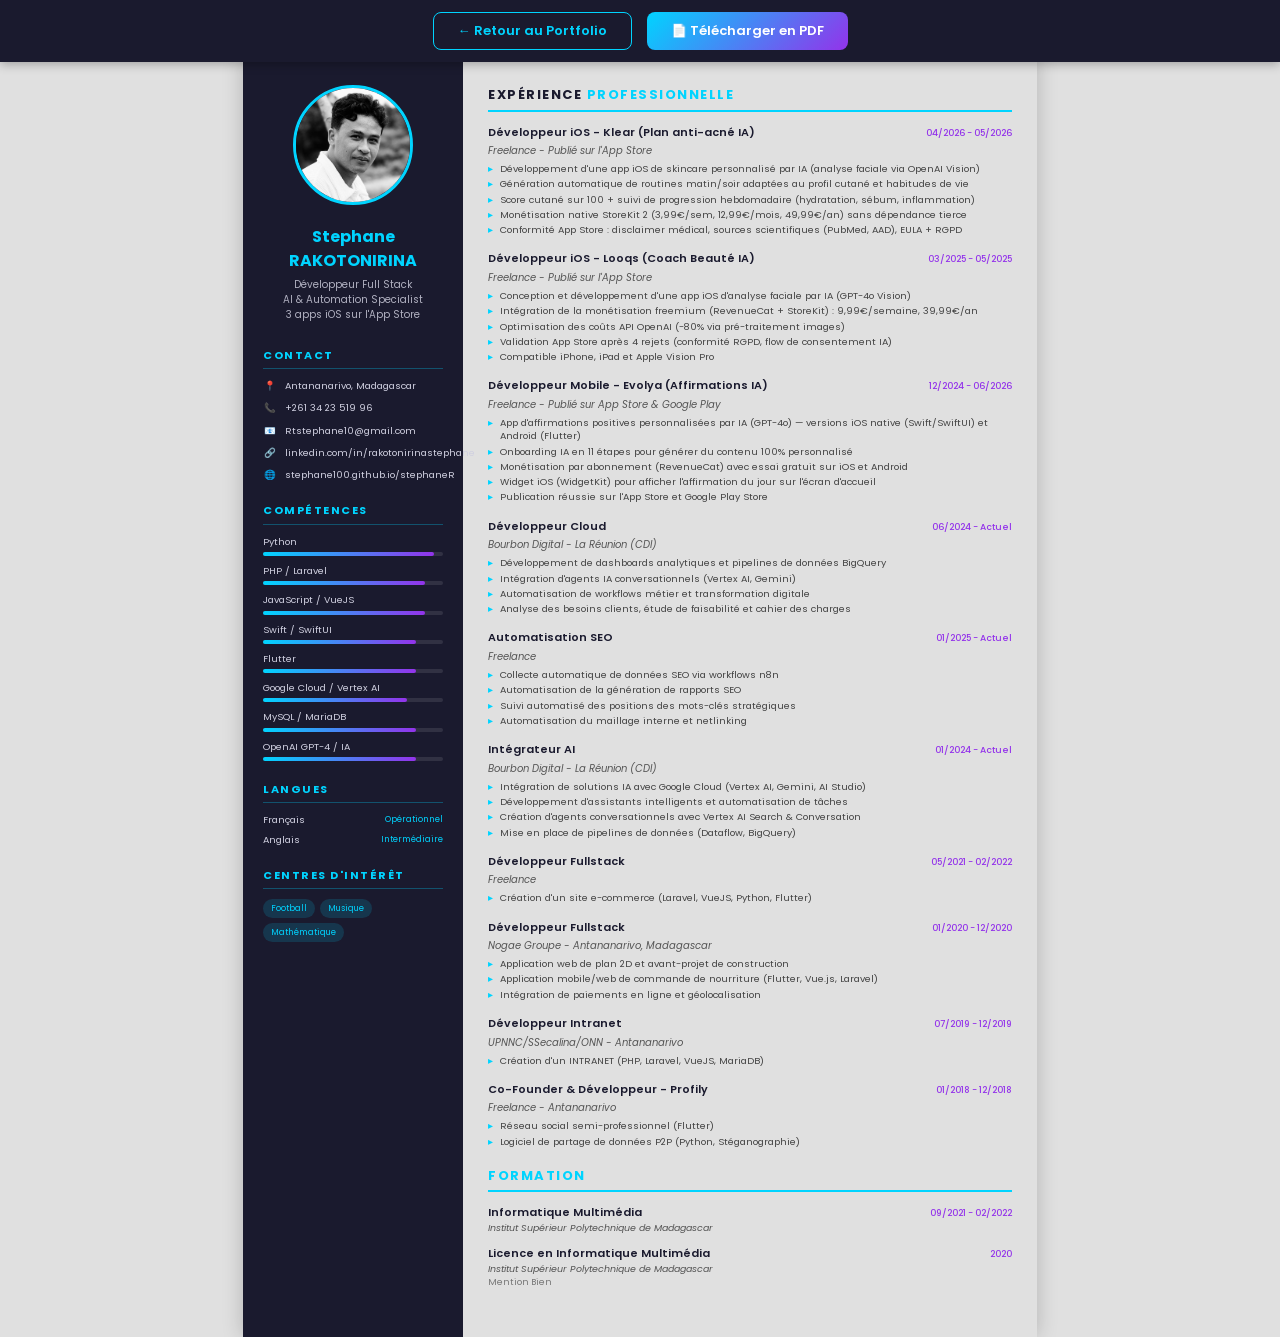
==== cv.html @ 01e2d900 "Evolya : ajout version Android Flutter (Google Play) au portfolio et CV — double badge App Store + P" ====
<!DOCTYPE html>
<html lang="fr">
<head>
    <meta charset="UTF-8">
    <meta name="viewport" content="width=device-width, initial-scale=1.0">
    <title>CV - Stephane RAKOTONIRINA</title>
    <link href="https://fonts.googleapis.com/css2?family=Poppins:wght@300;400;500;600;700&display=swap" rel="stylesheet">
    <style>
        * {
            margin: 0;
            padding: 0;
            box-sizing: border-box;
        }

        body {
            font-family: 'Poppins', sans-serif;
            color: #1a1a2e;
            background: #ffffff;
            line-height: 1.5;
            font-size: 11px;
        }

        .cv-container {
            max-width: 210mm;
            margin: 0 auto;
            display: grid;
            grid-template-columns: 220px 1fr;
            min-height: 297mm;
        }

        /* Sidebar */
        .sidebar {
            background: #1a1a2e;
            color: #ffffff;
            padding: 30px 20px;
        }

        .profile-section {
            text-align: center;
            margin-bottom: 25px;
        }

        .profile-photo {
            width: 120px;
            height: 120px;
            border-radius: 50%;
            object-fit: cover;
            object-position: 55% 4%;
            border: 3px solid #00d4ff;
            margin-bottom: 15px;
        }

        .profile-name {
            font-size: 16px;
            font-weight: 700;
            color: #00d4ff;
        }

        .profile-title {
            font-size: 10px;
            color: #b0b0c0;
            margin-top: 4px;
        }

        .sidebar-section {
            margin-bottom: 20px;
        }

        .sidebar-section h3 {
            font-size: 11px;
            text-transform: uppercase;
            letter-spacing: 1.5px;
            color: #00d4ff;
            border-bottom: 1px solid rgba(0, 212, 255, 0.3);
            padding-bottom: 5px;
            margin-bottom: 10px;
        }

        .contact-item {
            display: flex;
            align-items: flex-start;
            gap: 8px;
            margin-bottom: 8px;
            font-size: 9.5px;
            color: #d0d0e0;
        }

        .contact-icon {
            flex-shrink: 0;
            width: 14px;
            text-align: center;
        }

        .skill-bar-container {
            margin-bottom: 8px;
        }

        .skill-label {
            font-size: 9.5px;
            color: #d0d0e0;
            margin-bottom: 3px;
        }

        .skill-bar {
            height: 4px;
            background: rgba(255, 255, 255, 0.1);
            border-radius: 2px;
        }

        .skill-fill {
            height: 100%;
            background: linear-gradient(90deg, #00d4ff, #9333ea);
            border-radius: 2px;
        }

        .lang-item {
            display: flex;
            justify-content: space-between;
            font-size: 9.5px;
            color: #d0d0e0;
            margin-bottom: 5px;
        }

        .lang-level {
            color: #00d4ff;
            font-size: 8.5px;
        }

        .interest-tags {
            display: flex;
            flex-wrap: wrap;
            gap: 5px;
        }

        .interest-tag {
            font-size: 8.5px;
            padding: 3px 8px;
            background: rgba(0, 212, 255, 0.15);
            border-radius: 10px;
            color: #00d4ff;
        }

        /* Main Content */
        .main-content {
            padding: 30px 25px;
        }

        .section {
            margin-bottom: 18px;
        }

        .section-title {
            font-size: 13px;
            font-weight: 700;
            text-transform: uppercase;
            letter-spacing: 1.5px;
            color: #1a1a2e;
            border-bottom: 2px solid #00d4ff;
            padding-bottom: 5px;
            margin-bottom: 12px;
        }

        .section-title span {
            color: #00d4ff;
        }

        /* Experience */
        .exp-item {
            margin-bottom: 14px;
            page-break-inside: avoid;
        }

        .exp-header {
            display: flex;
            justify-content: space-between;
            align-items: baseline;
            margin-bottom: 3px;
        }

        .exp-role {
            font-size: 11px;
            font-weight: 600;
            color: #1a1a2e;
        }

        .exp-date {
            font-size: 9px;
            color: #9333ea;
            font-weight: 500;
            white-space: nowrap;
        }

        .exp-company {
            font-size: 10px;
            color: #555;
            margin-bottom: 4px;
            font-style: italic;
        }

        .exp-list {
            list-style: none;
            padding: 0;
        }

        .exp-list li {
            font-size: 9.5px;
            color: #444;
            padding-left: 12px;
            position: relative;
            margin-bottom: 2px;
            line-height: 1.4;
        }

        .exp-list li::before {
            content: '▸';
            position: absolute;
            left: 0;
            color: #00d4ff;
        }

        /* Education */
        .edu-item {
            margin-bottom: 10px;
        }

        .edu-header {
            display: flex;
            justify-content: space-between;
            align-items: baseline;
        }

        .edu-degree {
            font-size: 11px;
            font-weight: 600;
            color: #1a1a2e;
        }

        .edu-date {
            font-size: 9px;
            color: #9333ea;
            font-weight: 500;
        }

        .edu-school {
            font-size: 9.5px;
            color: #555;
            font-style: italic;
        }

        .edu-detail {
            font-size: 9px;
            color: #777;
        }

        /* Projects */
        .project-item {
            margin-bottom: 10px;
        }

        .project-name {
            font-size: 11px;
            font-weight: 600;
            color: #1a1a2e;
        }

        .project-tech {
            font-size: 8.5px;
            color: #00d4ff;
        }

        .project-desc {
            font-size: 9.5px;
            color: #444;
        }

        /* Print Styles */
        @media print {
            body {
                print-color-adjust: exact !important;
                -webkit-print-color-adjust: exact !important;
            }

            .cv-container {
                min-height: auto;
            }

            .sidebar {
                background: #1a1a2e !important;
                print-color-adjust: exact !important;
                -webkit-print-color-adjust: exact !important;
            }

            .no-print {
                display: none !important;
            }
        }

        /* Download button overlay */
        .download-bar {
            position: fixed;
            top: 0;
            left: 0;
            right: 0;
            background: #1a1a2e;
            padding: 12px 20px;
            display: flex;
            justify-content: center;
            gap: 15px;
            z-index: 1000;
            box-shadow: 0 2px 10px rgba(0,0,0,0.3);
        }

        .download-btn {
            padding: 8px 24px;
            border: none;
            border-radius: 8px;
            font-family: 'Poppins', sans-serif;
            font-size: 13px;
            font-weight: 600;
            cursor: pointer;
            text-decoration: none;
            transition: all 0.3s ease;
        }

        .btn-pdf {
            background: linear-gradient(135deg, #00d4ff, #9333ea);
            color: white;
        }

        .btn-pdf:hover {
            transform: translateY(-2px);
            box-shadow: 0 5px 15px rgba(0, 212, 255, 0.4);
        }

        .btn-back {
            background: transparent;
            color: #00d4ff;
            border: 1px solid #00d4ff;
        }

        .btn-back:hover {
            background: rgba(0, 212, 255, 0.1);
        }

        @media print {
            .download-bar {
                display: none !important;
            }
            body {
                padding-top: 0;
            }
        }

        @media screen {
            body {
                padding-top: 55px;
                background: #e0e0e0;
            }
            .cv-container {
                box-shadow: 0 0 20px rgba(0,0,0,0.2);
            }
        }
    </style>
</head>
<body>

    <div class="download-bar no-print">
        <a href="index.html" class="download-btn btn-back">← Retour au Portfolio</a>
        <button onclick="window.print()" class="download-btn btn-pdf">📄 Télécharger en PDF</button>
    </div>

    <div class="cv-container">
        <!-- Sidebar -->
        <div class="sidebar">
            <div class="profile-section">
                <img src="image/profil.jpeg" alt="Stephane RAKOTONIRINA" class="profile-photo">
                <div class="profile-name">Stephane<br>RAKOTONIRINA</div>
                <div class="profile-title">Développeur Full Stack<br>AI & Automation Specialist<br>3 apps iOS sur l'App Store</div>
            </div>

            <div class="sidebar-section">
                <h3>Contact</h3>
                <div class="contact-item">
                    <span class="contact-icon">📍</span>
                    <span>Antananarivo, Madagascar</span>
                </div>
                <div class="contact-item">
                    <span class="contact-icon">📞</span>
                    <span>+261 34 23 519 96</span>
                </div>
                <div class="contact-item">
                    <span class="contact-icon">📧</span>
                    <span>Rtstephane10@gmail.com</span>
                </div>
                <div class="contact-item">
                    <span class="contact-icon">🔗</span>
                    <span>linkedin.com/in/rakotonirinastephane</span>
                </div>
                <div class="contact-item">
                    <span class="contact-icon">🌐</span>
                    <span>stephane100.github.io/stephaneR</span>
                </div>
            </div>

            <div class="sidebar-section">
                <h3>Compétences</h3>
                <div class="skill-bar-container">
                    <div class="skill-label">Python</div>
                    <div class="skill-bar"><div class="skill-fill" style="width: 95%"></div></div>
                </div>
                <div class="skill-bar-container">
                    <div class="skill-label">PHP / Laravel</div>
                    <div class="skill-bar"><div class="skill-fill" style="width: 90%"></div></div>
                </div>
                <div class="skill-bar-container">
                    <div class="skill-label">JavaScript / VueJS</div>
                    <div class="skill-bar"><div class="skill-fill" style="width: 90%"></div></div>
                </div>
                <div class="skill-bar-container">
                    <div class="skill-label">Swift / SwiftUI</div>
                    <div class="skill-bar"><div class="skill-fill" style="width: 85%"></div></div>
                </div>
                <div class="skill-bar-container">
                    <div class="skill-label">Flutter</div>
                    <div class="skill-bar"><div class="skill-fill" style="width: 85%"></div></div>
                </div>
                <div class="skill-bar-container">
                    <div class="skill-label">Google Cloud / Vertex AI</div>
                    <div class="skill-bar"><div class="skill-fill" style="width: 80%"></div></div>
                </div>
                <div class="skill-bar-container">
                    <div class="skill-label">MySQL / MariaDB</div>
                    <div class="skill-bar"><div class="skill-fill" style="width: 85%"></div></div>
                </div>
                <div class="skill-bar-container">
                    <div class="skill-label">OpenAI GPT-4 / IA</div>
                    <div class="skill-bar"><div class="skill-fill" style="width: 85%"></div></div>
                </div>
            </div>

            <div class="sidebar-section">
                <h3>Langues</h3>
                <div class="lang-item">
                    <span>Français</span>
                    <span class="lang-level">Opérationnel</span>
                </div>
                <div class="lang-item">
                    <span>Anglais</span>
                    <span class="lang-level">Intermédiaire</span>
                </div>
            </div>

            <div class="sidebar-section">
                <h3>Centres d'intérêt</h3>
                <div class="interest-tags">
                    <span class="interest-tag">Football</span>
                    <span class="interest-tag">Musique</span>
                    <span class="interest-tag">Mathématique</span>
                </div>
            </div>
        </div>

        <!-- Main Content -->
        <div class="main-content">
            <div class="section">
                <h2 class="section-title">Expérience <span>Professionnelle</span></h2>

                <div class="exp-item">
                    <div class="exp-header">
                        <span class="exp-role">Développeur iOS - Klear (Plan anti-acné IA)</span>
                        <span class="exp-date">04/2026 - 05/2026</span>
                    </div>
                    <div class="exp-company">Freelance - Publié sur l'App Store</div>
                    <ul class="exp-list">
                        <li>Développement d'une app iOS de skincare personnalisé par IA (analyse faciale via OpenAI Vision)</li>
                        <li>Génération automatique de routines matin/soir adaptées au profil cutané et habitudes de vie</li>
                        <li>Score cutané sur 100 + suivi de progression hebdomadaire (hydratation, sébum, inflammation)</li>
                        <li>Monétisation native StoreKit 2 (3,99€/sem, 12,99€/mois, 49,99€/an) sans dépendance tierce</li>
                        <li>Conformité App Store : disclaimer médical, sources scientifiques (PubMed, AAD), EULA + RGPD</li>
                    </ul>
                </div>

                <div class="exp-item">
                    <div class="exp-header">
                        <span class="exp-role">Développeur iOS - Looqs (Coach Beauté IA)</span>
                        <span class="exp-date">03/2025 - 05/2025</span>
                    </div>
                    <div class="exp-company">Freelance - Publié sur l'App Store</div>
                    <ul class="exp-list">
                        <li>Conception et développement d'une app iOS d'analyse faciale par IA (GPT-4o Vision)</li>
                        <li>Intégration de la monétisation freemium (RevenueCat + StoreKit) : 9,99€/semaine, 39,99€/an</li>
                        <li>Optimisation des coûts API OpenAI (-80% via pré-traitement images)</li>
                        <li>Validation App Store après 4 rejets (conformité RGPD, flow de consentement IA)</li>
                        <li>Compatible iPhone, iPad et Apple Vision Pro</li>
                    </ul>
                </div>

                <div class="exp-item">
                    <div class="exp-header">
                        <span class="exp-role">Développeur Mobile - Evolya (Affirmations IA)</span>
                        <span class="exp-date">12/2024 - 06/2026</span>
                    </div>
                    <div class="exp-company">Freelance - Publié sur App Store &amp; Google Play</div>
                    <ul class="exp-list">
                        <li>App d'affirmations positives personnalisées par IA (GPT-4o) — versions iOS native (Swift/SwiftUI) et Android (Flutter)</li>
                        <li>Onboarding IA en 11 étapes pour générer du contenu 100% personnalisé</li>
                        <li>Monétisation par abonnement (RevenueCat) avec essai gratuit sur iOS et Android</li>
                        <li>Widget iOS (WidgetKit) pour afficher l'affirmation du jour sur l'écran d'accueil</li>
                        <li>Publication réussie sur l'App Store et Google Play Store</li>
                    </ul>
                </div>

                <div class="exp-item">
                    <div class="exp-header">
                        <span class="exp-role">Développeur Cloud</span>
                        <span class="exp-date">06/2024 - Actuel</span>
                    </div>
                    <div class="exp-company">Bourbon Digital - La Réunion (CDI)</div>
                    <ul class="exp-list">
                        <li>Développement de dashboards analytiques et pipelines de données BigQuery</li>
                        <li>Intégration d'agents IA conversationnels (Vertex AI, Gemini)</li>
                        <li>Automatisation de workflows métier et transformation digitale</li>
                        <li>Analyse des besoins clients, étude de faisabilité et cahier des charges</li>
                    </ul>
                </div>

                <div class="exp-item">
                    <div class="exp-header">
                        <span class="exp-role">Automatisation SEO</span>
                        <span class="exp-date">01/2025 - Actuel</span>
                    </div>
                    <div class="exp-company">Freelance</div>
                    <ul class="exp-list">
                        <li>Collecte automatique de données SEO via workflows n8n</li>
                        <li>Automatisation de la génération de rapports SEO</li>
                        <li>Suivi automatisé des positions des mots-clés stratégiques</li>
                        <li>Automatisation du maillage interne et netlinking</li>
                    </ul>
                </div>

                <div class="exp-item">
                    <div class="exp-header">
                        <span class="exp-role">Intégrateur AI</span>
                        <span class="exp-date">01/2024 - Actuel</span>
                    </div>
                    <div class="exp-company">Bourbon Digital - La Réunion (CDI)</div>
                    <ul class="exp-list">
                        <li>Intégration de solutions IA avec Google Cloud (Vertex AI, Gemini, AI Studio)</li>
                        <li>Développement d'assistants intelligents et automatisation de tâches</li>
                        <li>Création d'agents conversationnels avec Vertex AI Search & Conversation</li>
                        <li>Mise en place de pipelines de données (Dataflow, BigQuery)</li>
                    </ul>
                </div>

                <div class="exp-item">
                    <div class="exp-header">
                        <span class="exp-role">Développeur Fullstack</span>
                        <span class="exp-date">05/2021 - 02/2022</span>
                    </div>
                    <div class="exp-company">Freelance</div>
                    <ul class="exp-list">
                        <li>Création d'un site e-commerce (Laravel, VueJS, Python, Flutter)</li>
                    </ul>
                </div>

                <div class="exp-item">
                    <div class="exp-header">
                        <span class="exp-role">Développeur Fullstack</span>
                        <span class="exp-date">01/2020 - 12/2020</span>
                    </div>
                    <div class="exp-company">Nogae Groupe - Antananarivo, Madagascar</div>
                    <ul class="exp-list">
                        <li>Application web de plan 2D et avant-projet de construction</li>
                        <li>Application mobile/web de commande de nourriture (Flutter, Vue.js, Laravel)</li>
                        <li>Intégration de paiements en ligne et géolocalisation</li>
                    </ul>
                </div>

                <div class="exp-item">
                    <div class="exp-header">
                        <span class="exp-role">Développeur Intranet</span>
                        <span class="exp-date">07/2019 - 12/2019</span>
                    </div>
                    <div class="exp-company">UPNNC/SSecalina/ONN - Antananarivo</div>
                    <ul class="exp-list">
                        <li>Création d'un INTRANET (PHP, Laravel, VueJS, MariaDB)</li>
                    </ul>
                </div>

                <div class="exp-item">
                    <div class="exp-header">
                        <span class="exp-role">Co-Founder & Développeur - Profily</span>
                        <span class="exp-date">01/2018 - 12/2018</span>
                    </div>
                    <div class="exp-company">Freelance - Antananarivo</div>
                    <ul class="exp-list">
                        <li>Réseau social semi-professionnel (Flutter)</li>
                        <li>Logiciel de partage de données P2P (Python, Stéganographie)</li>
                    </ul>
                </div>
            </div>

            <div class="section">
                <h2 class="section-title"><span>Formation</span></h2>

                <div class="edu-item">
                    <div class="edu-header">
                        <span class="edu-degree">Informatique Multimédia</span>
                        <span class="edu-date">09/2021 - 02/2022</span>
                    </div>
                    <div class="edu-school">Institut Supérieur Polytechnique de Madagascar</div>
                </div>

                <div class="edu-item">
                    <div class="edu-header">
                        <span class="edu-degree">Licence en Informatique Multimédia</span>
                        <span class="edu-date">2020</span>
                    </div>
                    <div class="edu-school">Institut Supérieur Polytechnique de Madagascar</div>
                    <div class="edu-detail">Mention Bien</div>
                </div>
            </div>

        </div>
    </div>

</body>
</html>
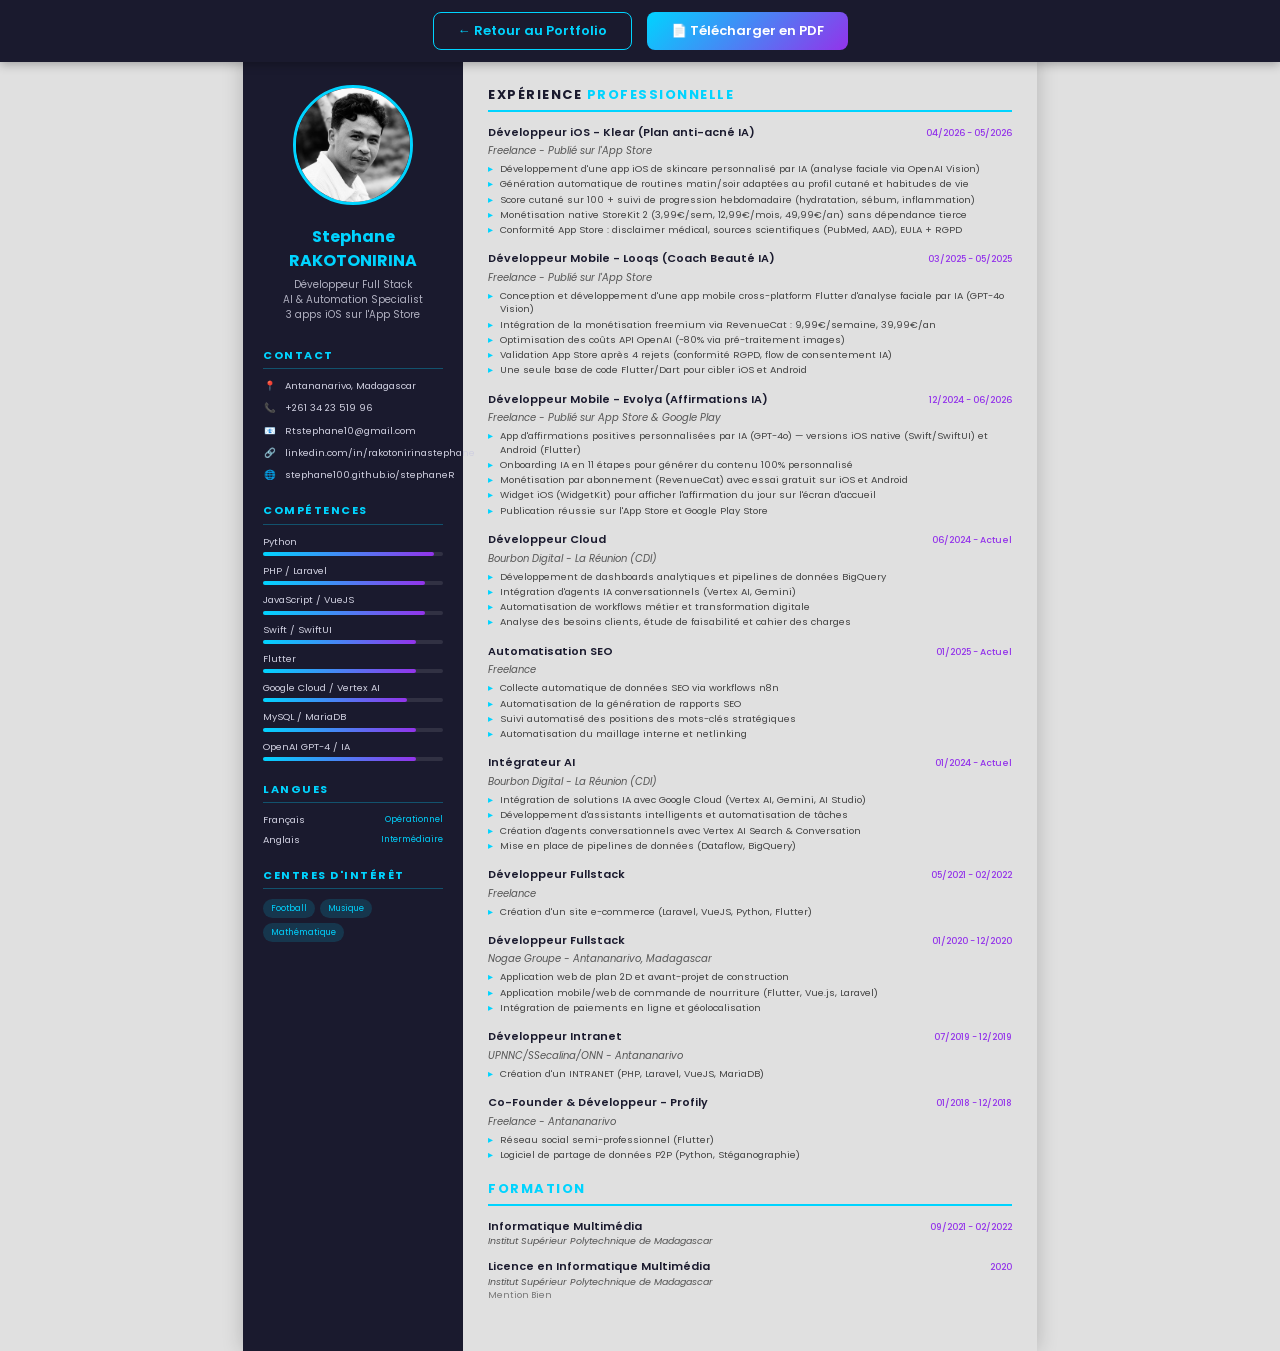
==== commit bf8f2b0f: "Looqs : passage du stack Swift/SwiftUI à Flutter/Dart cross-platform (portfolio + CV)" ====
--- a/cv.html
+++ b/cv.html
@@ -482,16 +482,16 @@
 
                 <div class="exp-item">
                     <div class="exp-header">
-                        <span class="exp-role">Développeur iOS - Looqs (Coach Beauté IA)</span>
+                        <span class="exp-role">Développeur Mobile - Looqs (Coach Beauté IA)</span>
                         <span class="exp-date">03/2025 - 05/2025</span>
                     </div>
                     <div class="exp-company">Freelance - Publié sur l'App Store</div>
                     <ul class="exp-list">
-                        <li>Conception et développement d'une app iOS d'analyse faciale par IA (GPT-4o Vision)</li>
-                        <li>Intégration de la monétisation freemium (RevenueCat + StoreKit) : 9,99€/semaine, 39,99€/an</li>
+                        <li>Conception et développement d'une app mobile cross-platform Flutter d'analyse faciale par IA (GPT-4o Vision)</li>
+                        <li>Intégration de la monétisation freemium via RevenueCat : 9,99€/semaine, 39,99€/an</li>
                         <li>Optimisation des coûts API OpenAI (-80% via pré-traitement images)</li>
                         <li>Validation App Store après 4 rejets (conformité RGPD, flow de consentement IA)</li>
-                        <li>Compatible iPhone, iPad et Apple Vision Pro</li>
+                        <li>Une seule base de code Flutter/Dart pour cibler iOS et Android</li>
                     </ul>
                 </div>
 
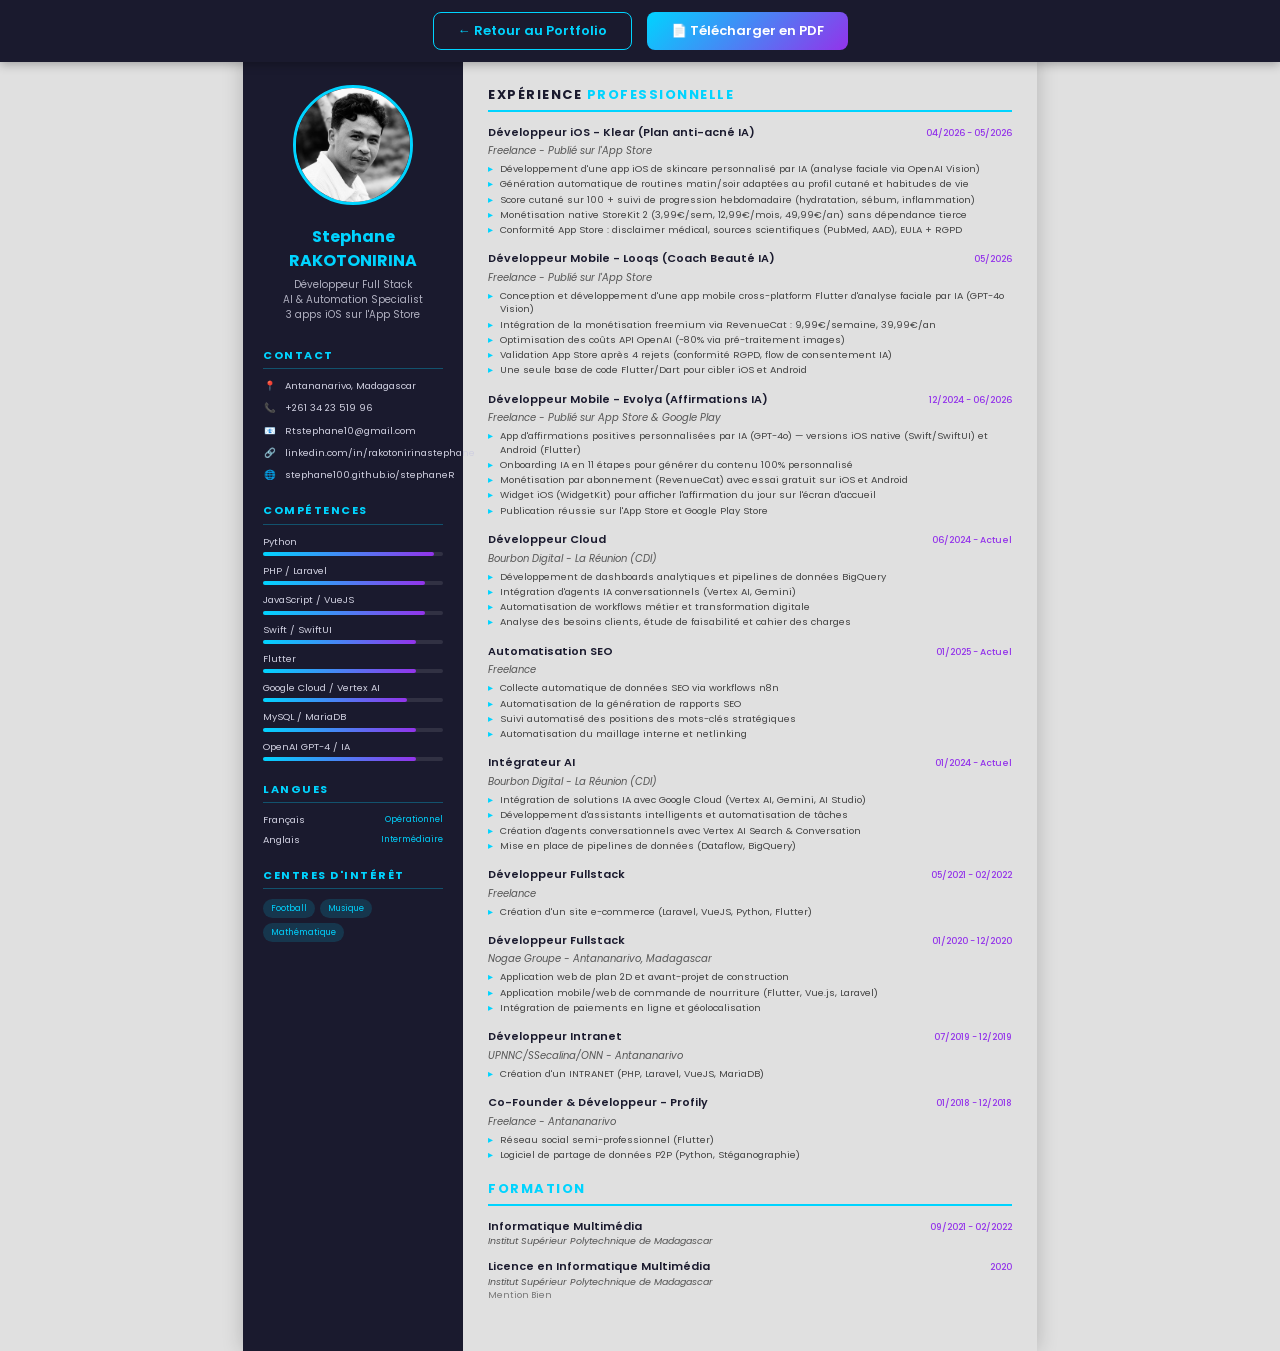
==== commit 80787bb3: "CV : Looqs date corrigée en 05/2026 (date unique)" ====
--- a/cv.html
+++ b/cv.html
@@ -483,7 +483,7 @@
                 <div class="exp-item">
                     <div class="exp-header">
                         <span class="exp-role">Développeur Mobile - Looqs (Coach Beauté IA)</span>
-                        <span class="exp-date">03/2025 - 05/2025</span>
+                        <span class="exp-date">05/2026</span>
                     </div>
                     <div class="exp-company">Freelance - Publié sur l'App Store</div>
                     <ul class="exp-list">
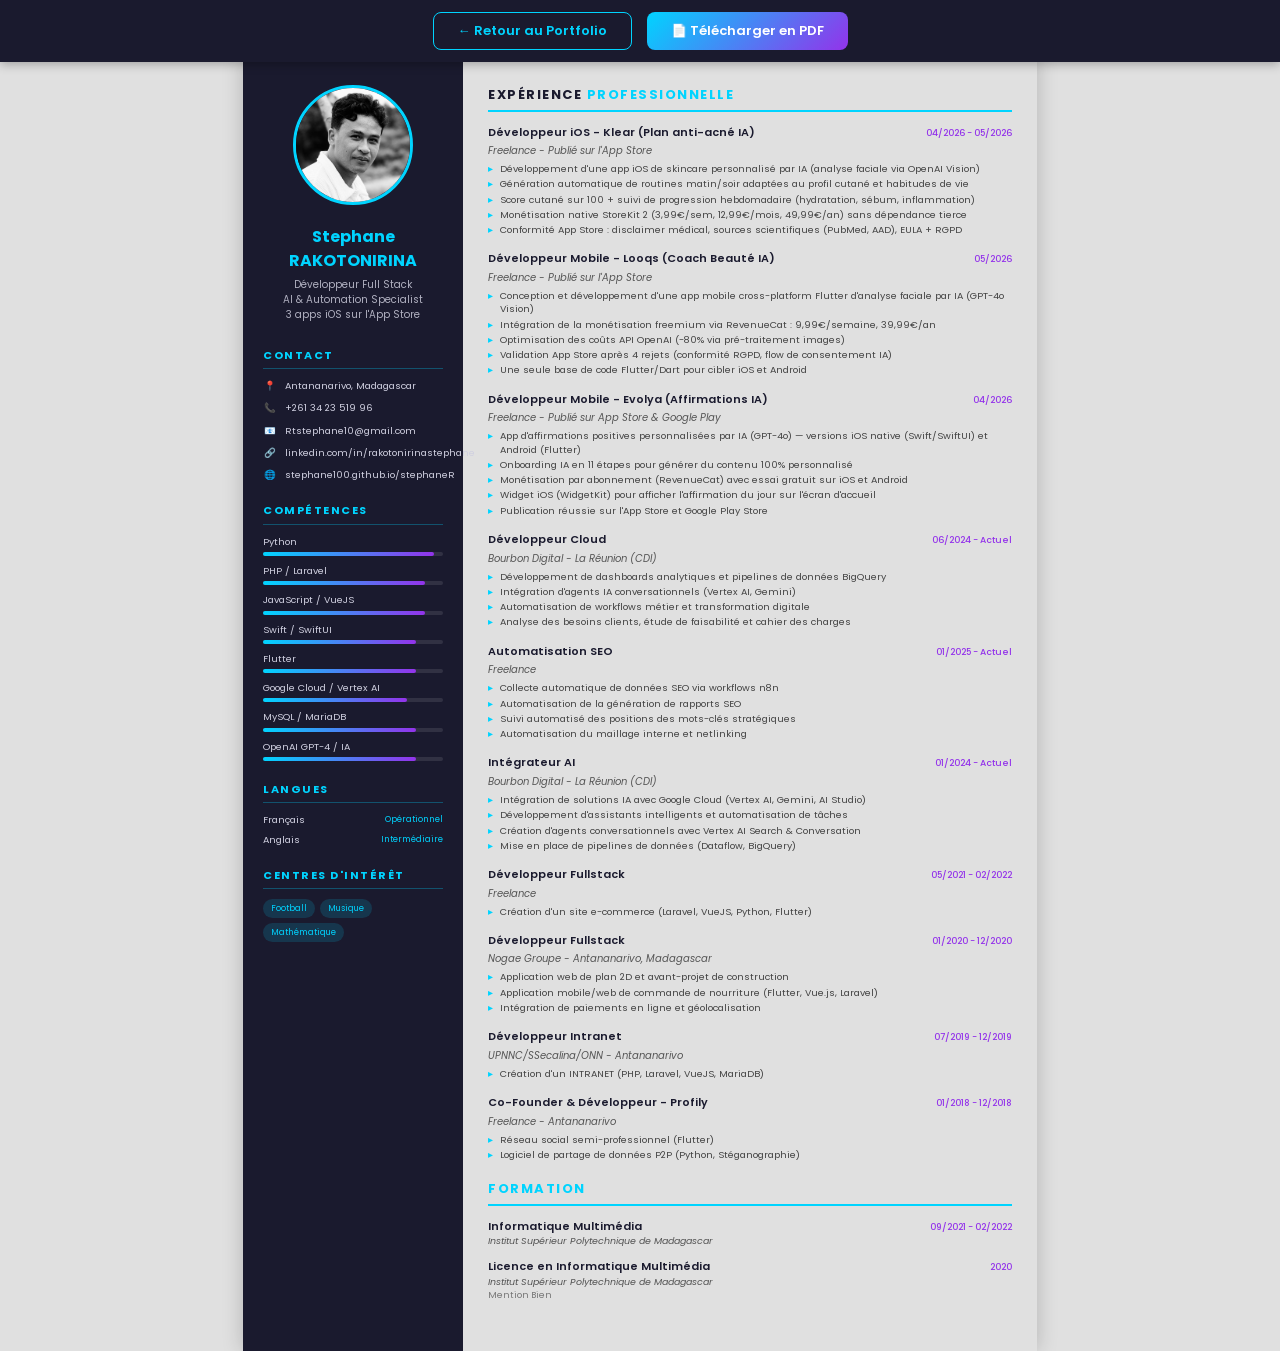
==== commit 117b9383: "CV : Evolya date corrigée en 04/2026 (date unique)" ====
--- a/cv.html
+++ b/cv.html
@@ -498,7 +498,7 @@
                 <div class="exp-item">
                     <div class="exp-header">
                         <span class="exp-role">Développeur Mobile - Evolya (Affirmations IA)</span>
-                        <span class="exp-date">12/2024 - 06/2026</span>
+                        <span class="exp-date">04/2026</span>
                     </div>
                     <div class="exp-company">Freelance - Publié sur App Store &amp; Google Play</div>
                     <ul class="exp-list">
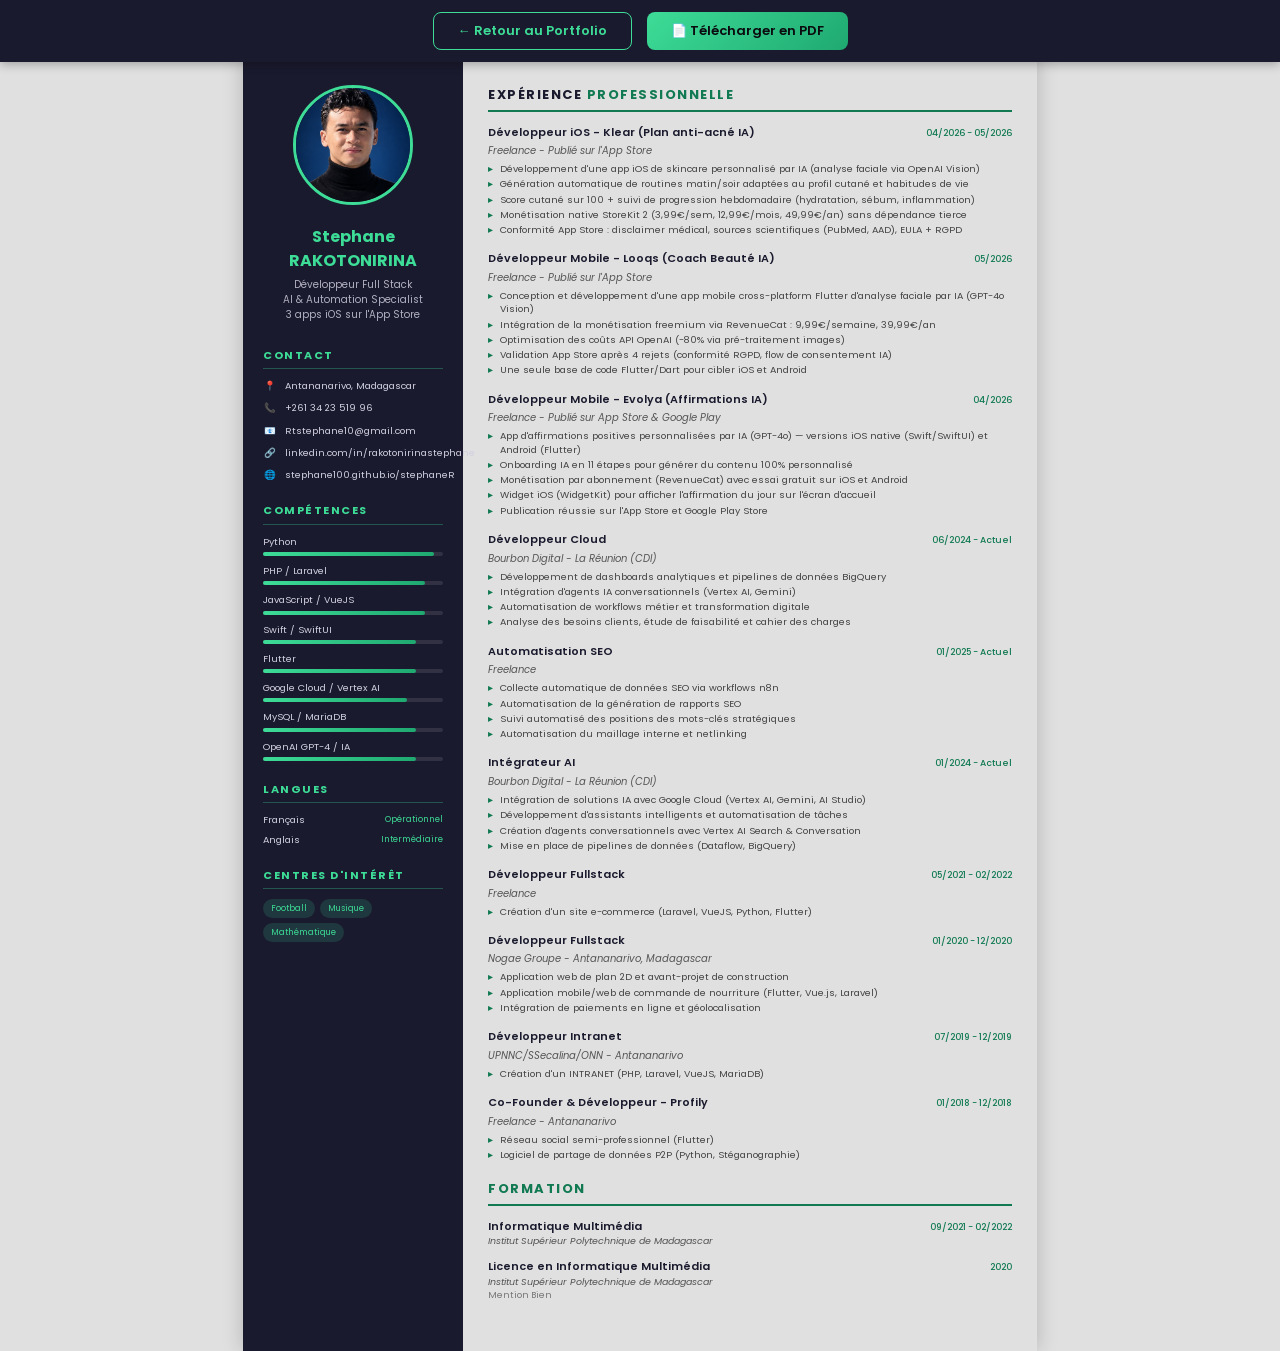
==== commit 6839903e: "m" ====
--- a/cv.html
+++ b/cv.html
@@ -46,14 +46,14 @@
             border-radius: 50%;
             object-fit: cover;
             object-position: 55% 4%;
-            border: 3px solid #00d4ff;
+            border: 3px solid #3ddc97;
             margin-bottom: 15px;
         }
 
         .profile-name {
             font-size: 16px;
             font-weight: 700;
-            color: #00d4ff;
+            color: #3ddc97;
         }
 
         .profile-title {
@@ -70,8 +70,8 @@
             font-size: 11px;
             text-transform: uppercase;
             letter-spacing: 1.5px;
-            color: #00d4ff;
-            border-bottom: 1px solid rgba(0, 212, 255, 0.3);
+            color: #3ddc97;
+            border-bottom: 1px solid rgba(61, 220, 151, 0.3);
             padding-bottom: 5px;
             margin-bottom: 10px;
         }
@@ -109,7 +109,7 @@
 
         .skill-fill {
             height: 100%;
-            background: linear-gradient(90deg, #00d4ff, #9333ea);
+            background: linear-gradient(90deg, #3ddc97, #1fa971);
             border-radius: 2px;
         }
 
@@ -122,7 +122,7 @@
         }
 
         .lang-level {
-            color: #00d4ff;
+            color: #3ddc97;
             font-size: 8.5px;
         }
 
@@ -135,9 +135,9 @@
         .interest-tag {
             font-size: 8.5px;
             padding: 3px 8px;
-            background: rgba(0, 212, 255, 0.15);
+            background: rgba(61, 220, 151, 0.15);
             border-radius: 10px;
-            color: #00d4ff;
+            color: #3ddc97;
         }
 
         /* Main Content */
@@ -155,13 +155,13 @@
             text-transform: uppercase;
             letter-spacing: 1.5px;
             color: #1a1a2e;
-            border-bottom: 2px solid #00d4ff;
+            border-bottom: 2px solid #117a52;
             padding-bottom: 5px;
             margin-bottom: 12px;
         }
 
         .section-title span {
-            color: #00d4ff;
+            color: #117a52;
         }
 
         /* Experience */
@@ -185,7 +185,7 @@
 
         .exp-date {
             font-size: 9px;
-            color: #9333ea;
+            color: #117a52;
             font-weight: 500;
             white-space: nowrap;
         }
@@ -215,7 +215,7 @@
             content: '▸';
             position: absolute;
             left: 0;
-            color: #00d4ff;
+            color: #117a52;
         }
 
         /* Education */
@@ -237,7 +237,7 @@
 
         .edu-date {
             font-size: 9px;
-            color: #9333ea;
+            color: #117a52;
             font-weight: 500;
         }
 
@@ -265,7 +265,7 @@
 
         .project-tech {
             font-size: 8.5px;
-            color: #00d4ff;
+            color: #117a52;
         }
 
         .project-desc {
@@ -323,23 +323,23 @@
         }
 
         .btn-pdf {
-            background: linear-gradient(135deg, #00d4ff, #9333ea);
-            color: white;
+            background: linear-gradient(135deg, #3ddc97, #1fa971);
+            color: #0a0a0f;
         }
 
         .btn-pdf:hover {
             transform: translateY(-2px);
-            box-shadow: 0 5px 15px rgba(0, 212, 255, 0.4);
+            box-shadow: 0 5px 15px rgba(61, 220, 151, 0.4);
         }
 
         .btn-back {
             background: transparent;
-            color: #00d4ff;
-            border: 1px solid #00d4ff;
+            color: #3ddc97;
+            border: 1px solid #3ddc97;
         }
 
         .btn-back:hover {
-            background: rgba(0, 212, 255, 0.1);
+            background: rgba(61, 220, 151, 0.1);
         }
 
         @media print {
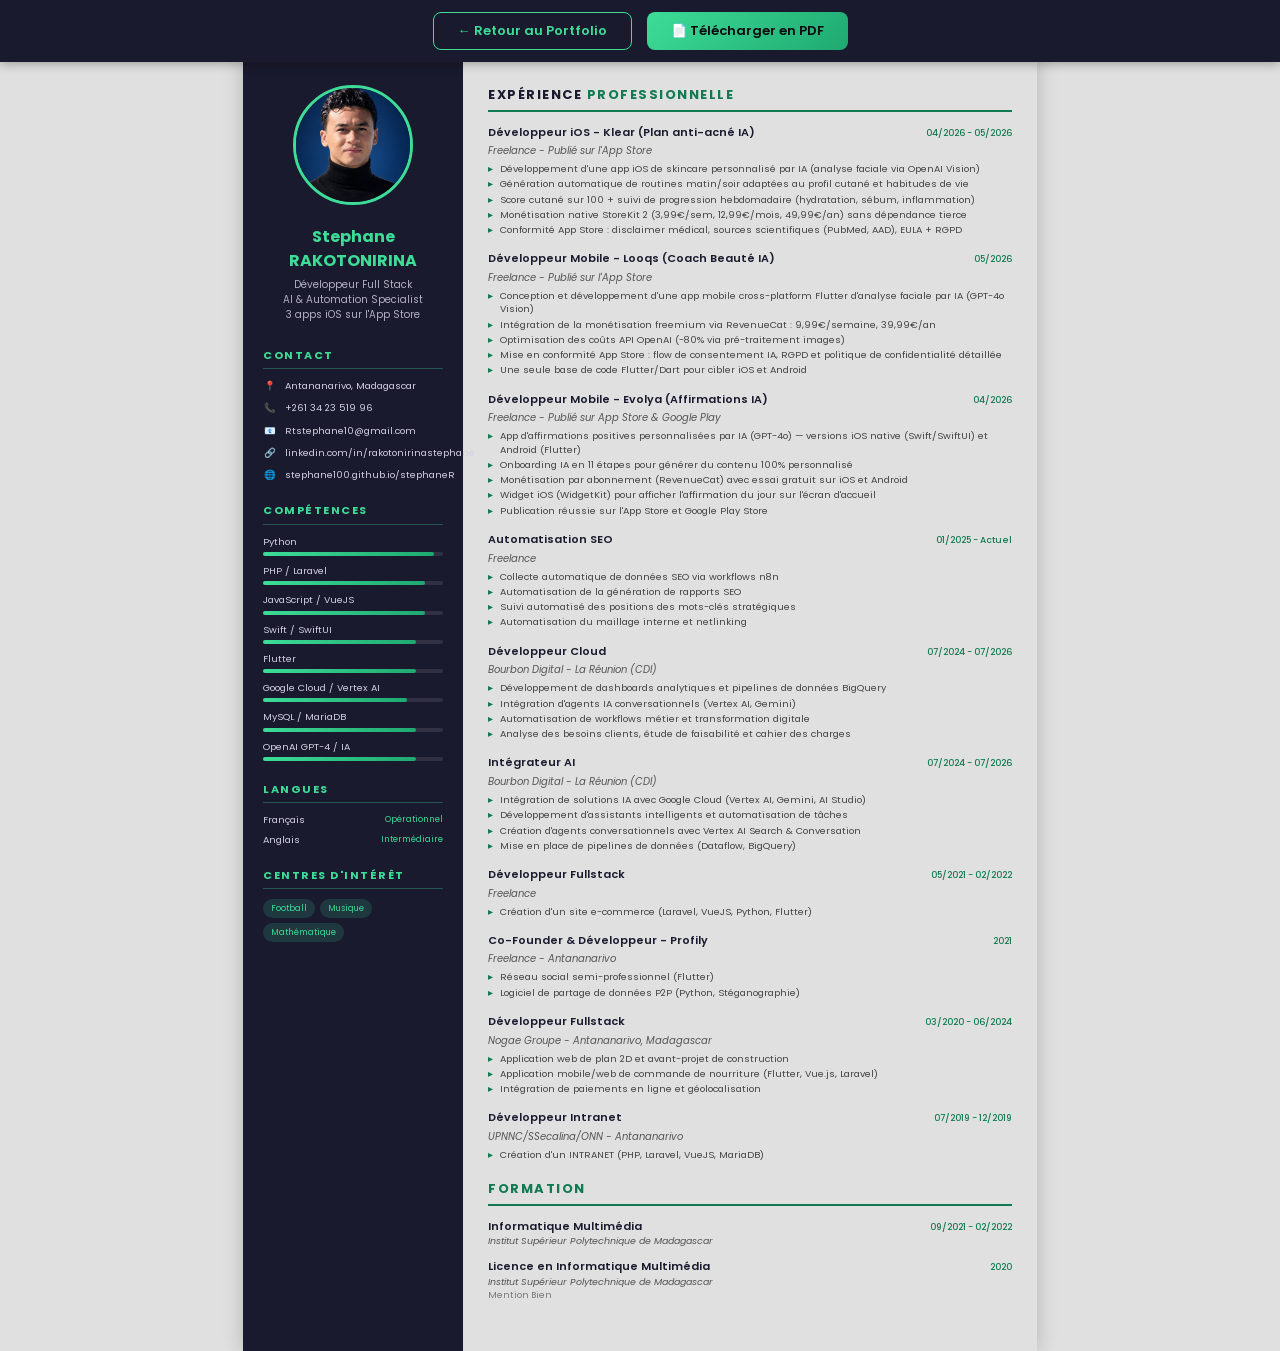
==== commit ff7cfc14: "m" ====
--- a/cv.html
+++ b/cv.html
@@ -490,7 +490,7 @@
                         <li>Conception et développement d'une app mobile cross-platform Flutter d'analyse faciale par IA (GPT-4o Vision)</li>
                         <li>Intégration de la monétisation freemium via RevenueCat : 9,99€/semaine, 39,99€/an</li>
                         <li>Optimisation des coûts API OpenAI (-80% via pré-traitement images)</li>
-                        <li>Validation App Store après 4 rejets (conformité RGPD, flow de consentement IA)</li>
+                        <li>Mise en conformité App Store : flow de consentement IA, RGPD et politique de confidentialité détaillée</li>
                         <li>Une seule base de code Flutter/Dart pour cibler iOS et Android</li>
                     </ul>
                 </div>
@@ -512,8 +512,22 @@
 
                 <div class="exp-item">
                     <div class="exp-header">
+                        <span class="exp-role">Automatisation SEO</span>
+                        <span class="exp-date">01/2025 - Actuel</span>
+                    </div>
+                    <div class="exp-company">Freelance</div>
+                    <ul class="exp-list">
+                        <li>Collecte automatique de données SEO via workflows n8n</li>
+                        <li>Automatisation de la génération de rapports SEO</li>
+                        <li>Suivi automatisé des positions des mots-clés stratégiques</li>
+                        <li>Automatisation du maillage interne et netlinking</li>
+                    </ul>
+                </div>
+
+                <div class="exp-item">
+                    <div class="exp-header">
                         <span class="exp-role">Développeur Cloud</span>
-                        <span class="exp-date">06/2024 - Actuel</span>
+                        <span class="exp-date">07/2024 - 07/2026</span>
                     </div>
                     <div class="exp-company">Bourbon Digital - La Réunion (CDI)</div>
                     <ul class="exp-list">
@@ -526,22 +540,8 @@
 
                 <div class="exp-item">
                     <div class="exp-header">
-                        <span class="exp-role">Automatisation SEO</span>
-                        <span class="exp-date">01/2025 - Actuel</span>
-                    </div>
-                    <div class="exp-company">Freelance</div>
-                    <ul class="exp-list">
-                        <li>Collecte automatique de données SEO via workflows n8n</li>
-                        <li>Automatisation de la génération de rapports SEO</li>
-                        <li>Suivi automatisé des positions des mots-clés stratégiques</li>
-                        <li>Automatisation du maillage interne et netlinking</li>
-                    </ul>
-                </div>
-
-                <div class="exp-item">
-                    <div class="exp-header">
                         <span class="exp-role">Intégrateur AI</span>
-                        <span class="exp-date">01/2024 - Actuel</span>
+                        <span class="exp-date">07/2024 - 07/2026</span>
                     </div>
                     <div class="exp-company">Bourbon Digital - La Réunion (CDI)</div>
                     <ul class="exp-list">
@@ -565,8 +565,20 @@
 
                 <div class="exp-item">
                     <div class="exp-header">
+                        <span class="exp-role">Co-Founder & Développeur - Profily</span>
+                        <span class="exp-date">2021</span>
+                    </div>
+                    <div class="exp-company">Freelance - Antananarivo</div>
+                    <ul class="exp-list">
+                        <li>Réseau social semi-professionnel (Flutter)</li>
+                        <li>Logiciel de partage de données P2P (Python, Stéganographie)</li>
+                    </ul>
+                </div>
+
+                <div class="exp-item">
+                    <div class="exp-header">
                         <span class="exp-role">Développeur Fullstack</span>
-                        <span class="exp-date">01/2020 - 12/2020</span>
+                        <span class="exp-date">03/2020 - 06/2024</span>
                     </div>
                     <div class="exp-company">Nogae Groupe - Antananarivo, Madagascar</div>
                     <ul class="exp-list">
@@ -587,17 +599,6 @@
                     </ul>
                 </div>
 
-                <div class="exp-item">
-                    <div class="exp-header">
-                        <span class="exp-role">Co-Founder & Développeur - Profily</span>
-                        <span class="exp-date">01/2018 - 12/2018</span>
-                    </div>
-                    <div class="exp-company">Freelance - Antananarivo</div>
-                    <ul class="exp-list">
-                        <li>Réseau social semi-professionnel (Flutter)</li>
-                        <li>Logiciel de partage de données P2P (Python, Stéganographie)</li>
-                    </ul>
-                </div>
             </div>
 
             <div class="section">
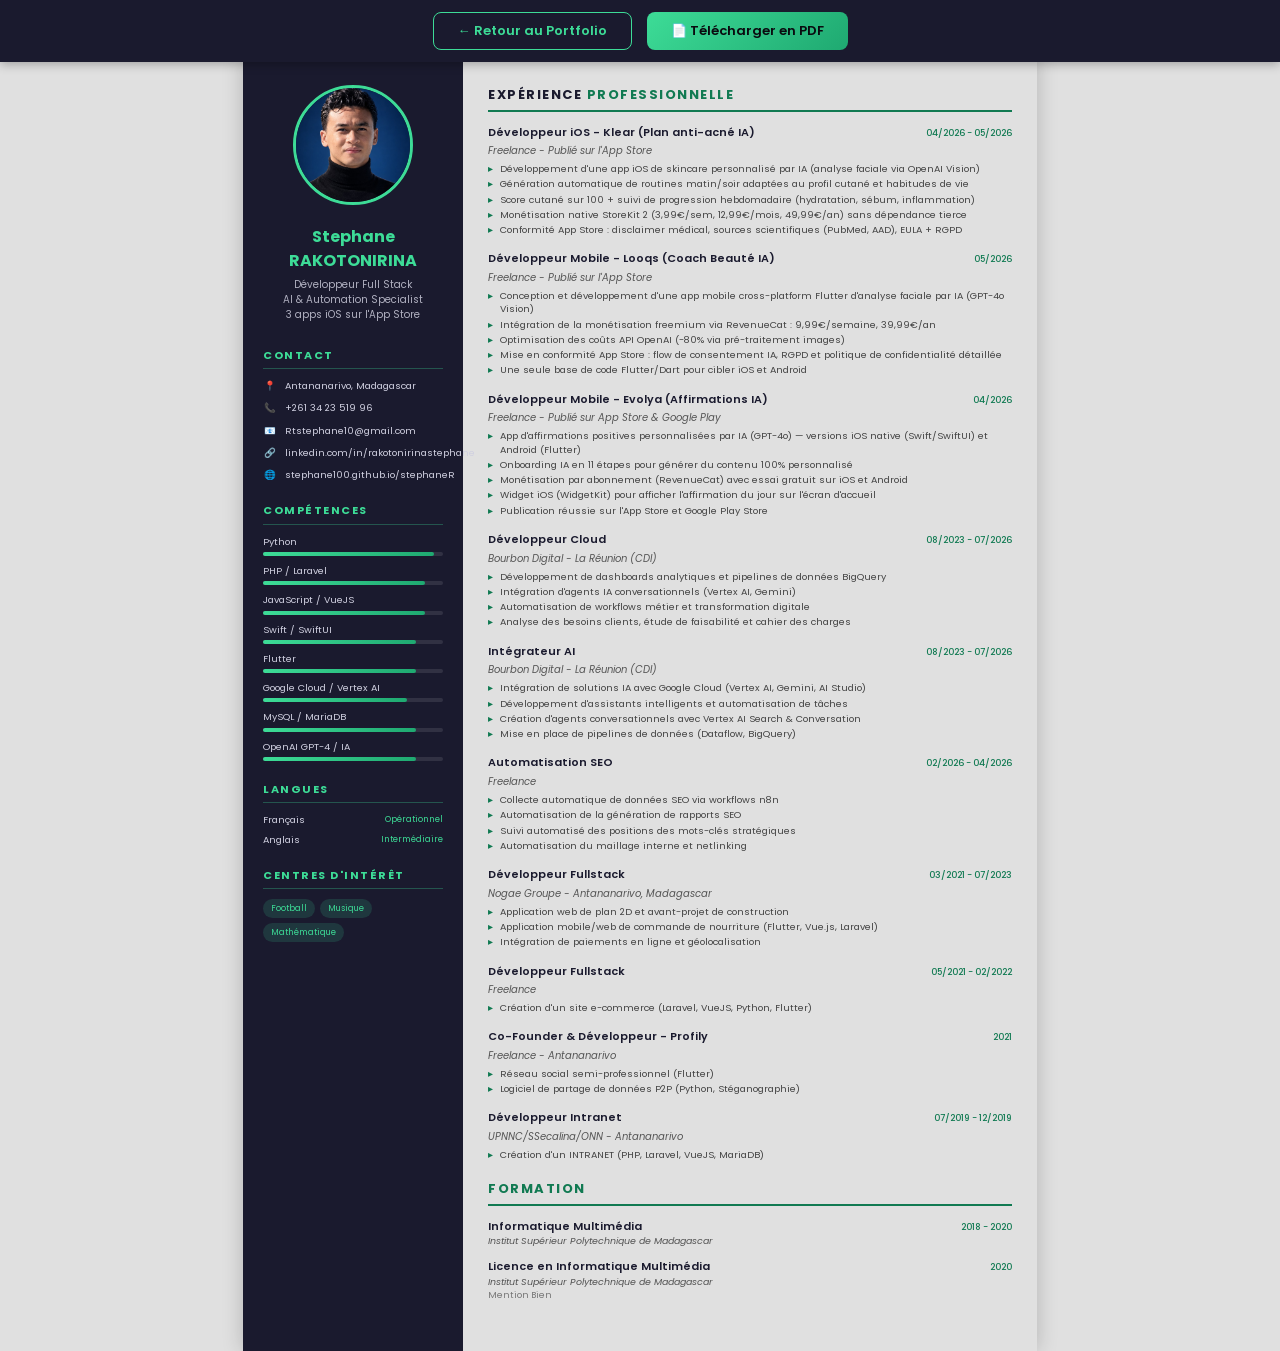
==== commit 6ae74275: "m" ====
--- a/cv.html
+++ b/cv.html
@@ -512,8 +512,36 @@
 
                 <div class="exp-item">
                     <div class="exp-header">
+                        <span class="exp-role">Développeur Cloud</span>
+                        <span class="exp-date">08/2023 - 07/2026</span>
+                    </div>
+                    <div class="exp-company">Bourbon Digital - La Réunion (CDI)</div>
+                    <ul class="exp-list">
+                        <li>Développement de dashboards analytiques et pipelines de données BigQuery</li>
+                        <li>Intégration d'agents IA conversationnels (Vertex AI, Gemini)</li>
+                        <li>Automatisation de workflows métier et transformation digitale</li>
+                        <li>Analyse des besoins clients, étude de faisabilité et cahier des charges</li>
+                    </ul>
+                </div>
+
+                <div class="exp-item">
+                    <div class="exp-header">
+                        <span class="exp-role">Intégrateur AI</span>
+                        <span class="exp-date">08/2023 - 07/2026</span>
+                    </div>
+                    <div class="exp-company">Bourbon Digital - La Réunion (CDI)</div>
+                    <ul class="exp-list">
+                        <li>Intégration de solutions IA avec Google Cloud (Vertex AI, Gemini, AI Studio)</li>
+                        <li>Développement d'assistants intelligents et automatisation de tâches</li>
+                        <li>Création d'agents conversationnels avec Vertex AI Search & Conversation</li>
+                        <li>Mise en place de pipelines de données (Dataflow, BigQuery)</li>
+                    </ul>
+                </div>
+
+                <div class="exp-item">
+                    <div class="exp-header">
                         <span class="exp-role">Automatisation SEO</span>
-                        <span class="exp-date">01/2025 - Actuel</span>
+                        <span class="exp-date">02/2026 - 04/2026</span>
                     </div>
                     <div class="exp-company">Freelance</div>
                     <ul class="exp-list">
@@ -526,59 +554,8 @@
 
                 <div class="exp-item">
                     <div class="exp-header">
-                        <span class="exp-role">Développeur Cloud</span>
-                        <span class="exp-date">07/2024 - 07/2026</span>
-                    </div>
-                    <div class="exp-company">Bourbon Digital - La Réunion (CDI)</div>
-                    <ul class="exp-list">
-                        <li>Développement de dashboards analytiques et pipelines de données BigQuery</li>
-                        <li>Intégration d'agents IA conversationnels (Vertex AI, Gemini)</li>
-                        <li>Automatisation de workflows métier et transformation digitale</li>
-                        <li>Analyse des besoins clients, étude de faisabilité et cahier des charges</li>
-                    </ul>
-                </div>
-
-                <div class="exp-item">
-                    <div class="exp-header">
-                        <span class="exp-role">Intégrateur AI</span>
-                        <span class="exp-date">07/2024 - 07/2026</span>
-                    </div>
-                    <div class="exp-company">Bourbon Digital - La Réunion (CDI)</div>
-                    <ul class="exp-list">
-                        <li>Intégration de solutions IA avec Google Cloud (Vertex AI, Gemini, AI Studio)</li>
-                        <li>Développement d'assistants intelligents et automatisation de tâches</li>
-                        <li>Création d'agents conversationnels avec Vertex AI Search & Conversation</li>
-                        <li>Mise en place de pipelines de données (Dataflow, BigQuery)</li>
-                    </ul>
-                </div>
-
-                <div class="exp-item">
-                    <div class="exp-header">
                         <span class="exp-role">Développeur Fullstack</span>
-                        <span class="exp-date">05/2021 - 02/2022</span>
-                    </div>
-                    <div class="exp-company">Freelance</div>
-                    <ul class="exp-list">
-                        <li>Création d'un site e-commerce (Laravel, VueJS, Python, Flutter)</li>
-                    </ul>
-                </div>
-
-                <div class="exp-item">
-                    <div class="exp-header">
-                        <span class="exp-role">Co-Founder & Développeur - Profily</span>
-                        <span class="exp-date">2021</span>
-                    </div>
-                    <div class="exp-company">Freelance - Antananarivo</div>
-                    <ul class="exp-list">
-                        <li>Réseau social semi-professionnel (Flutter)</li>
-                        <li>Logiciel de partage de données P2P (Python, Stéganographie)</li>
-                    </ul>
-                </div>
-
-                <div class="exp-item">
-                    <div class="exp-header">
-                        <span class="exp-role">Développeur Fullstack</span>
-                        <span class="exp-date">03/2020 - 06/2024</span>
+                        <span class="exp-date">03/2021 - 07/2023</span>
                     </div>
                     <div class="exp-company">Nogae Groupe - Antananarivo, Madagascar</div>
                     <ul class="exp-list">
@@ -590,6 +567,29 @@
 
                 <div class="exp-item">
                     <div class="exp-header">
+                        <span class="exp-role">Développeur Fullstack</span>
+                        <span class="exp-date">05/2021 - 02/2022</span>
+                    </div>
+                    <div class="exp-company">Freelance</div>
+                    <ul class="exp-list">
+                        <li>Création d'un site e-commerce (Laravel, VueJS, Python, Flutter)</li>
+                    </ul>
+                </div>
+
+                <div class="exp-item">
+                    <div class="exp-header">
+                        <span class="exp-role">Co-Founder & Développeur - Profily</span>
+                        <span class="exp-date">2021</span>
+                    </div>
+                    <div class="exp-company">Freelance - Antananarivo</div>
+                    <ul class="exp-list">
+                        <li>Réseau social semi-professionnel (Flutter)</li>
+                        <li>Logiciel de partage de données P2P (Python, Stéganographie)</li>
+                    </ul>
+                </div>
+
+                <div class="exp-item">
+                    <div class="exp-header">
                         <span class="exp-role">Développeur Intranet</span>
                         <span class="exp-date">07/2019 - 12/2019</span>
                     </div>
@@ -607,7 +607,7 @@
                 <div class="edu-item">
                     <div class="edu-header">
                         <span class="edu-degree">Informatique Multimédia</span>
-                        <span class="edu-date">09/2021 - 02/2022</span>
+                        <span class="edu-date">2018 - 2020</span>
                     </div>
                     <div class="edu-school">Institut Supérieur Polytechnique de Madagascar</div>
                 </div>
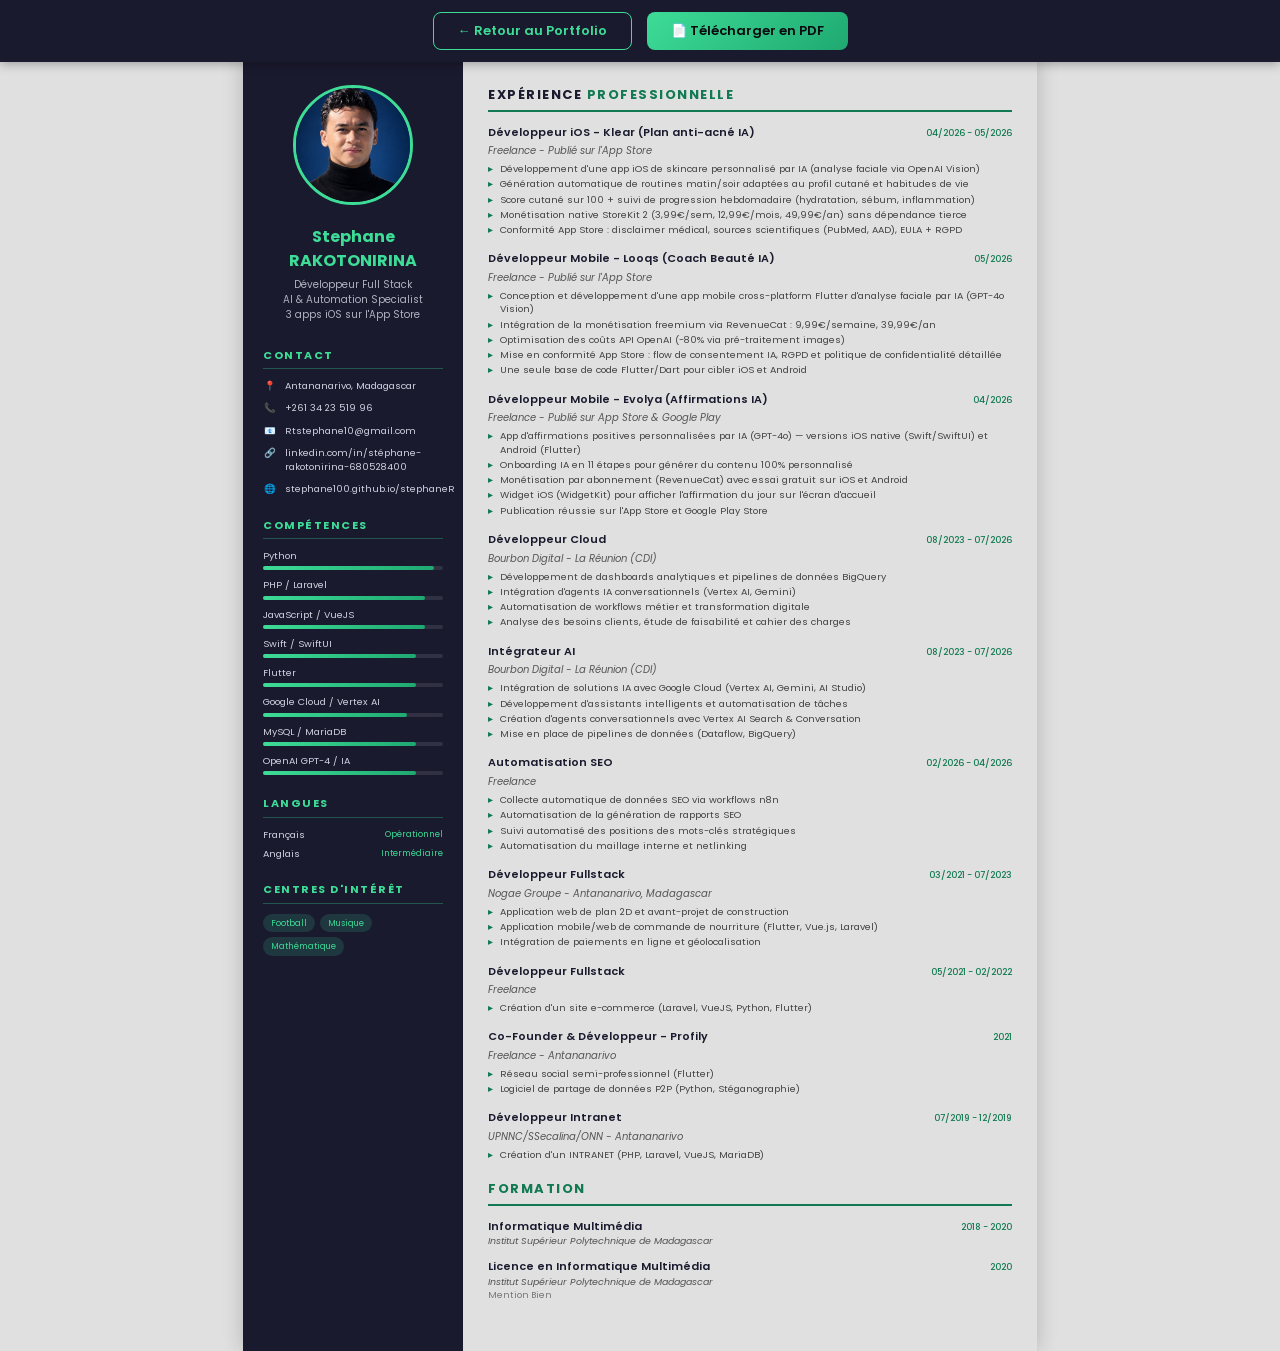
==== commit 95ee8b74: "m" ====
--- a/cv.html
+++ b/cv.html
@@ -394,7 +394,7 @@
                 </div>
                 <div class="contact-item">
                     <span class="contact-icon">🔗</span>
-                    <span>linkedin.com/in/rakotonirinastephane</span>
+                    <span>linkedin.com/in/stéphane-rakotonirina-680528400</span>
                 </div>
                 <div class="contact-item">
                     <span class="contact-icon">🌐</span>
